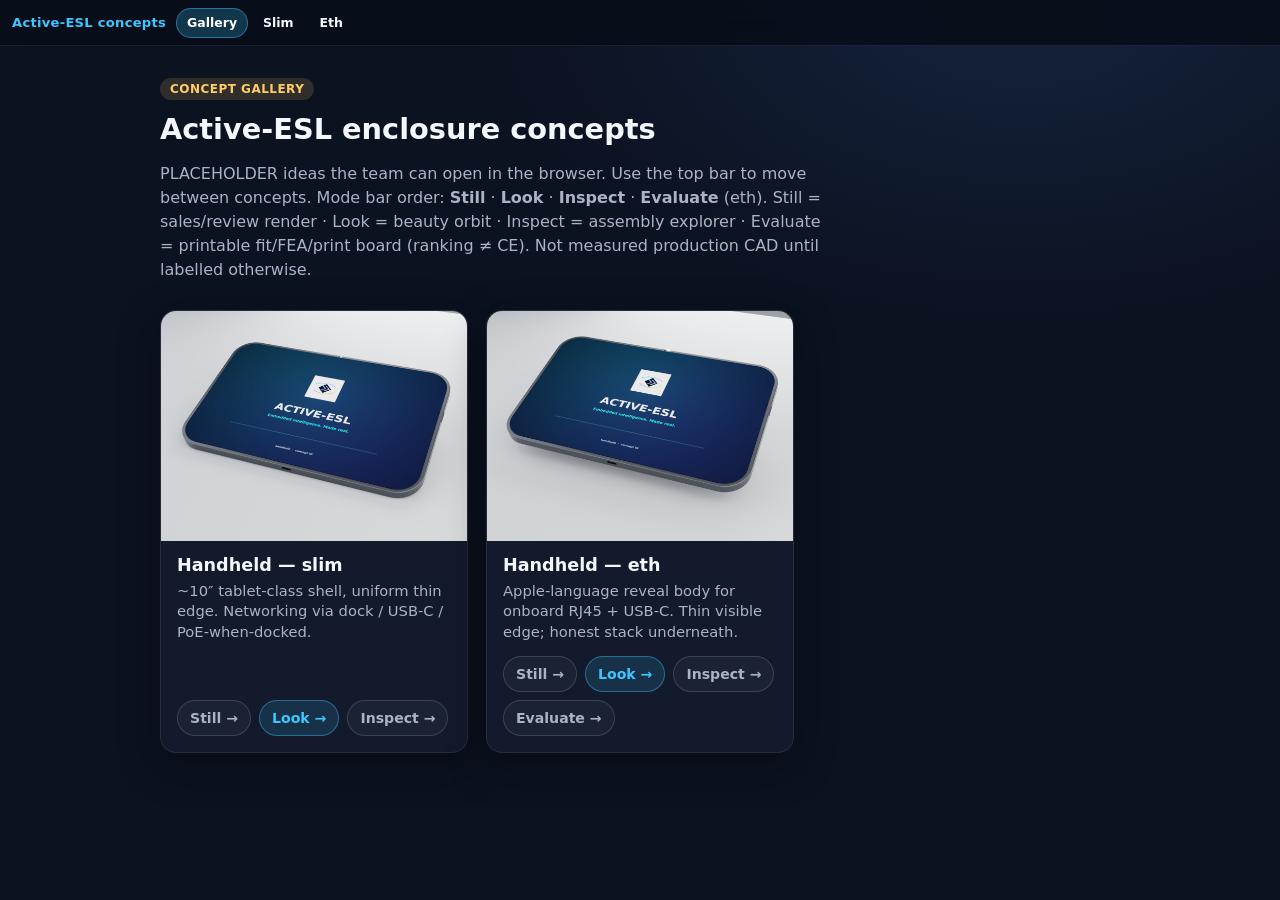
==== index.html @ 4c864e31 "Put Evaluate in the eth mode bar as Still·Look·Inspect·Evaluate. Nav-only Evaluate (no Look HUD butt" ====
<!DOCTYPE html>
<html lang="en" style="background-color:#0b1220;color-scheme:dark">
<head>
  <meta charset="utf-8" />
  <meta name="theme-color" content="#0b1220" />
  <meta name="viewport" content="width=device-width, initial-scale=1" />
  <title>Active-ESL — enclosure concepts</title>
  <style>html,body{background-color:#0b1220;color-scheme:dark}</style>
  <link rel="stylesheet" href="site-nav.css?v=d180230ef5" />
  <style>
    :root {
      --bg: #0b1220; --card: #121a2b; --text: #f4f7fb; --muted: #a9b4c7; --accent: #3ec6ff; --warn: #ffcc66;
    }
    * { box-sizing: border-box; }
    body {
      margin: 0; min-height: 100vh;
      font-family: "Segoe UI", system-ui, sans-serif;
      color: var(--text);
      background: radial-gradient(1000px 600px at 80% 0%, #15233d 0%, var(--bg) 55%);
      padding: calc(32px + var(--site-nav-h, 46px)) 20px 48px;
    }
    @media (max-width: 640px) {
      body { padding: calc(20px + var(--site-nav-h, 84px)) 14px 36px; }
      h1 { font-size: 1.45rem; }
    }
    .wrap { max-width: 960px; margin: 0 auto; }
    .badge {
      display: inline-block; padding: 4px 10px; border-radius: 999px;
      background: rgba(255,204,102,.15); color: var(--warn);
      font-size: .75rem; font-weight: 700; letter-spacing: .04em; text-transform: uppercase;
    }
    h1 { margin: 12px 0 8px; font-size: 1.8rem; }
    .lede { color: var(--muted); max-width: 42rem; line-height: 1.5; margin-bottom: 28px; }
    .grid { display: grid; gap: 18px; grid-template-columns: repeat(auto-fill, minmax(280px, 1fr)); }
    .card {
      display: flex; flex-direction: column; color: inherit;
      background: var(--card); border: 1px solid rgba(255,255,255,.08);
      border-radius: 16px; overflow: hidden;
      box-shadow: 0 12px 40px rgba(0,0,0,.35);
    }
    .card-still { display: block; color: inherit; }
    .card img { display: block; width: 100%; aspect-ratio: 4/3; object-fit: cover; background: #0a0f18; }
    .card-still:hover img { opacity: 0.92; }
    .card .body { padding: 14px 16px 16px; flex: 1; display: flex; flex-direction: column; }
    .card h2 { margin: 0 0 6px; font-size: 1.1rem; }
    .card p { margin: 0; color: var(--muted); font-size: .92rem; line-height: 1.4; flex: 1; }
    .ctas { display: flex; flex-wrap: wrap; gap: 8px; margin-top: 14px; }
    .ctas a {
      display: inline-flex; align-items: center; min-height: 36px; padding: 6px 12px;
      border-radius: 999px; font-size: .88rem; font-weight: 650; text-decoration: none;
      border: 1px solid rgba(62,198,255,.4); background: rgba(62,198,255,.14); color: var(--accent);
    }
    .ctas a.secondary {
      background: rgba(255,255,255,.04); border-color: rgba(255,255,255,.14); color: var(--muted);
    }
    .ctas a:hover { border-color: rgba(62,198,255,.7); }
  </style>
</head>
<body style="background-color:#0b1220;margin:0">
  <nav id="siteNav" class="site-nav" data-root="./" data-mode="gallery" aria-label="Concept site"></nav>
  <script src="site-nav.js?v=4371c21459" defer></script>
  <div class="wrap">
    <div class="badge">Concept gallery</div>
    <h1>Active-ESL enclosure concepts</h1>
    <p class="lede">
      PLACEHOLDER ideas the team can open in the browser.
      Use the top bar to move between concepts.
      Mode bar order: <strong>Still</strong> · <strong>Look</strong> ·
      <strong>Inspect</strong> · <strong>Evaluate</strong> (eth).
      Still = sales/review render · Look = beauty orbit · Inspect = assembly
      explorer · Evaluate = printable fit/FEA/print board (ranking ≠ CE).
      Not measured production CAD until labelled otherwise.
    </p>
    <div class="grid">
      <div class="card">
        <a class="card-still" href="still.html?c=slim" aria-label="Open slim beauty still">
          <img src="handheld/beauty_raytrace_baseline.png" alt="Handheld slim concept still" />
        </a>
        <div class="body">
          <h2>Handheld — slim</h2>
          <p>~10″ tablet-class shell, uniform thin edge. Networking via dock / USB‑C / PoE-when-docked.</p>
          <div class="ctas">
            <a class="secondary" href="still.html?c=slim">Still →</a>
            <a href="handheld/">Look →</a>
            <a class="secondary" href="handheld/assembly.html">Inspect →</a>
          </div>
        </div>
      </div>
      <div class="card">
        <a class="card-still" href="still.html?c=eth" aria-label="Open eth beauty still">
          <img src="handheld-eth/beauty_raytrace.png" alt="Handheld eth Apple-language concept still" />
        </a>
        <div class="body">
          <h2>Handheld — eth</h2>
          <p>Apple-language reveal body for onboard RJ45 + USB‑C. Thin visible edge; honest stack underneath.</p>
          <div class="ctas">
            <a class="secondary" href="still.html?c=eth">Still →</a>
            <a href="handheld-eth/">Look →</a>
            <a class="secondary" href="handheld-eth/assembly.html">Inspect →</a>
            <a class="secondary" href="handheld-eth/fea/">Evaluate →</a>
          </div>
        </div>
      </div>
    </div>
  </div>
<script src="pages-update.js?v=e0b693ae57" defer></script>
</body>
</html>
---- site-nav.css ----
/* Shared sticky chrome for the concept demonstration site. */
.site-nav {
  --nav-h: 46px;
  position: fixed;
  z-index: 20;
  top: 0;
  left: 0;
  right: 0;
  min-height: var(--nav-h);
  display: flex;
  align-items: center;
  flex-wrap: wrap;
  gap: 8px 10px;
  padding: 6px 12px;
  padding-left: max(12px, env(safe-area-inset-left, 0px));
  padding-right: max(12px, env(safe-area-inset-right, 0px));
  background: rgba(8, 14, 26, 0.94);
  border-bottom: 1px solid rgba(255, 255, 255, 0.08);
  backdrop-filter: blur(12px);
  -webkit-backdrop-filter: blur(12px);
  font-family: "Segoe UI", system-ui, sans-serif;
  color: #f4f7fb;
  box-sizing: border-box;
}
.site-nav *, .site-nav *::before, .site-nav *::after { box-sizing: border-box; }
.site-nav a {
  color: inherit;
  text-decoration: none;
  -webkit-tap-highlight-color: transparent;
}
.site-nav__brand {
  flex: 0 0 auto;
  font-size: 0.82rem;
  font-weight: 700;
  letter-spacing: 0.02em;
  color: #f4f7fb;
  white-space: nowrap;
}
.site-nav__brand span { color: #3ec6ff; font-weight: 650; }
.site-nav__brand .site-nav__brand-short { display: none; }
.site-nav__row {
  display: flex;
  align-items: center;
  gap: 10px;
  flex: 1 1 auto;
  min-width: 0;
}
.site-nav__concepts,
.site-nav__modes {
  display: flex;
  align-items: center;
  gap: 4px;
  min-width: 0;
}
.site-nav__concepts {
  flex: 1 1 auto;
  overflow-x: auto;
  scrollbar-width: none;
  -webkit-overflow-scrolling: touch;
}
.site-nav__concepts::-webkit-scrollbar { display: none; }
.site-nav__modes { flex: 0 0 auto; }
.site-nav__pill {
  display: inline-flex;
  align-items: center;
  justify-content: center;
  min-height: 30px;
  padding: 4px 10px;
  border-radius: 999px;
  font-size: 0.78rem;
  font-weight: 650;
  color: #a9b4c7;
  border: 1px solid transparent;
  white-space: nowrap;
}
.site-nav__pill:hover {
  color: #3ec6ff;
  border-color: rgba(62, 198, 255, 0.28);
  background: rgba(62, 198, 255, 0.08);
}
.site-nav__pill.is-current {
  color: #fff;
  background: rgba(62, 198, 255, 0.22);
  border-color: rgba(62, 198, 255, 0.45);
  pointer-events: none;
}
.site-nav__modes .site-nav__pill.is-current {
  background: rgba(62, 198, 255, 0.32);
}
.site-nav__modes[hidden] { display: none !important; }

/* Narrow phones: two-row chrome so Look|Inspect never get clipped. */
@media (max-width: 640px) {
  .site-nav {
    --nav-h: 84px;
    align-items: stretch;
    gap: 6px;
    padding: 8px;
    padding-left: max(8px, env(safe-area-inset-left, 0px));
    padding-right: max(8px, env(safe-area-inset-right, 0px));
  }
  .site-nav__brand { font-size: 0.72rem; }
  .site-nav__brand .site-nav__brand-full { display: none; }
  .site-nav__brand .site-nav__brand-short { display: inline; }
  .site-nav__row {
    display: flex;
    align-items: center;
    gap: 6px;
    width: 100%;
    min-width: 0;
  }
  .site-nav__modes {
    margin-left: 0;
    width: 100%;
    display: grid;
    /* 3 (slim) or 4 (eth Look|Inspect|Eval|Still) equal pills */
    grid-template-columns: repeat(auto-fit, minmax(0, 1fr));
    gap: 6px;
  }
  .site-nav__modes .site-nav__pill {
    width: 100%;
    min-height: 34px;
    font-size: 0.8rem;
  }
  .site-nav__pill { min-height: 28px; padding: 3px 9px; font-size: 0.72rem; }
}

body.has-site-nav {
  --site-nav-h: 46px;
}
@media (max-width: 640px) {
  body.has-site-nav { --site-nav-h: 84px; }
}
body.has-site-nav .hud {
  top: calc(12px + var(--site-nav-h) + env(safe-area-inset-top, 0px));
}
body.has-site-nav #btnPanel {
  top: calc(12px + var(--site-nav-h) + env(safe-area-inset-top, 0px));
}
@media (max-width: 720px) {
  body.has-site-nav .hud { top: auto; }
  body.has-site-nav #btnPanel { top: auto; }
}

/* First-load pulse so mobile users find Controls when the panel starts closed. */
@keyframes site-nav-pulse {
  0%, 100% { box-shadow: 0 8px 28px rgba(0,0,0,.4); }
  50% { box-shadow: 0 0 0 4px rgba(62,198,255,.35), 0 8px 28px rgba(0,0,0,.4); }
}
body.panel-closed #btnPanel.pulse-once {
  animation: site-nav-pulse 1.1s ease-in-out 2;
}
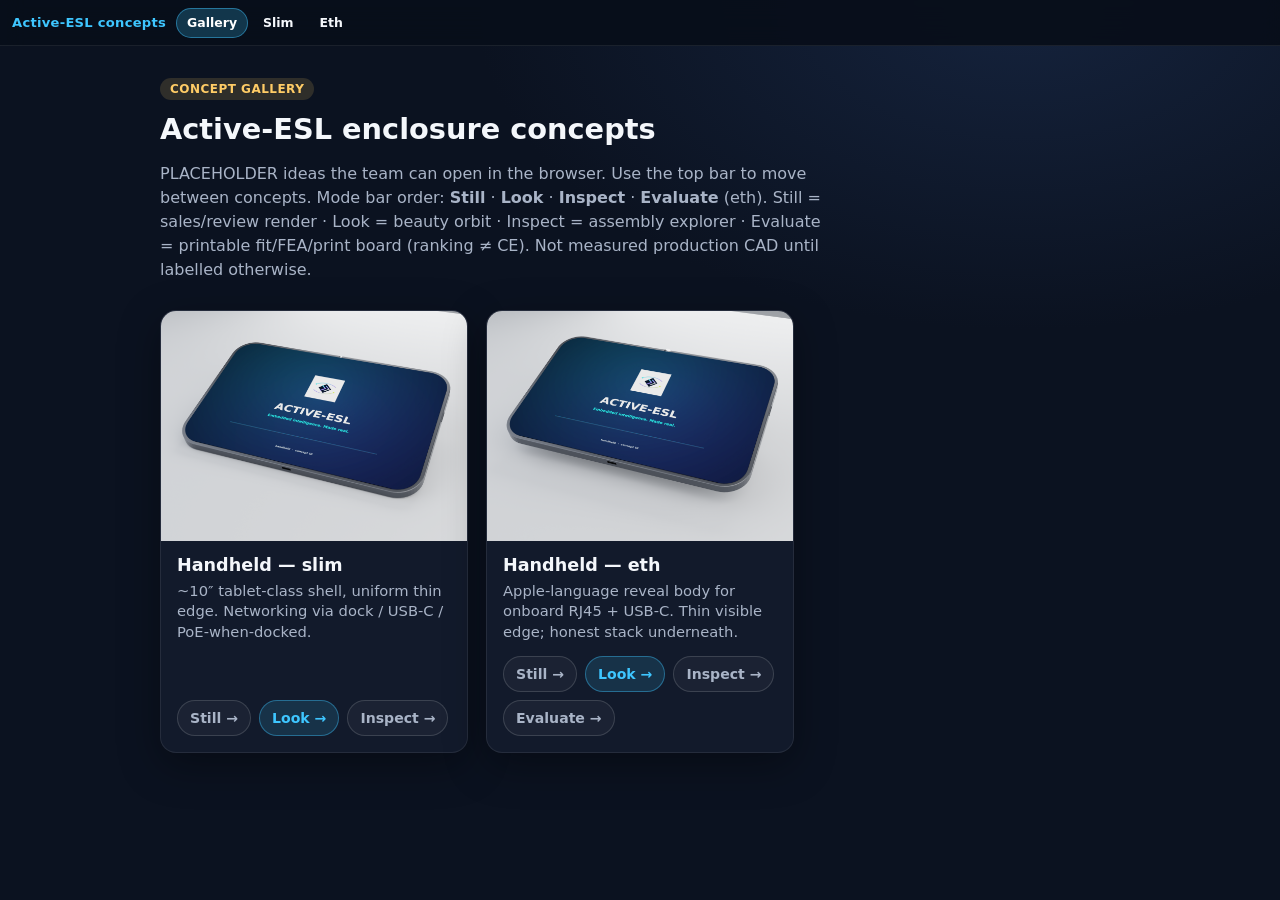
==== commit 4b093d4f: "CDN-bust navigations to the eth Evaluate board. fea/ shares build.json soft-reload with Look/Inspect" ====
--- a/index.html
+++ b/index.html
@@ -103,6 +103,6 @@
       </div>
     </div>
   </div>
-<script src="pages-update.js?v=e0b693ae57" defer></script>
+<script src="pages-update.js?v=8ff9ecbdf6" defer></script>
 </body>
 </html>
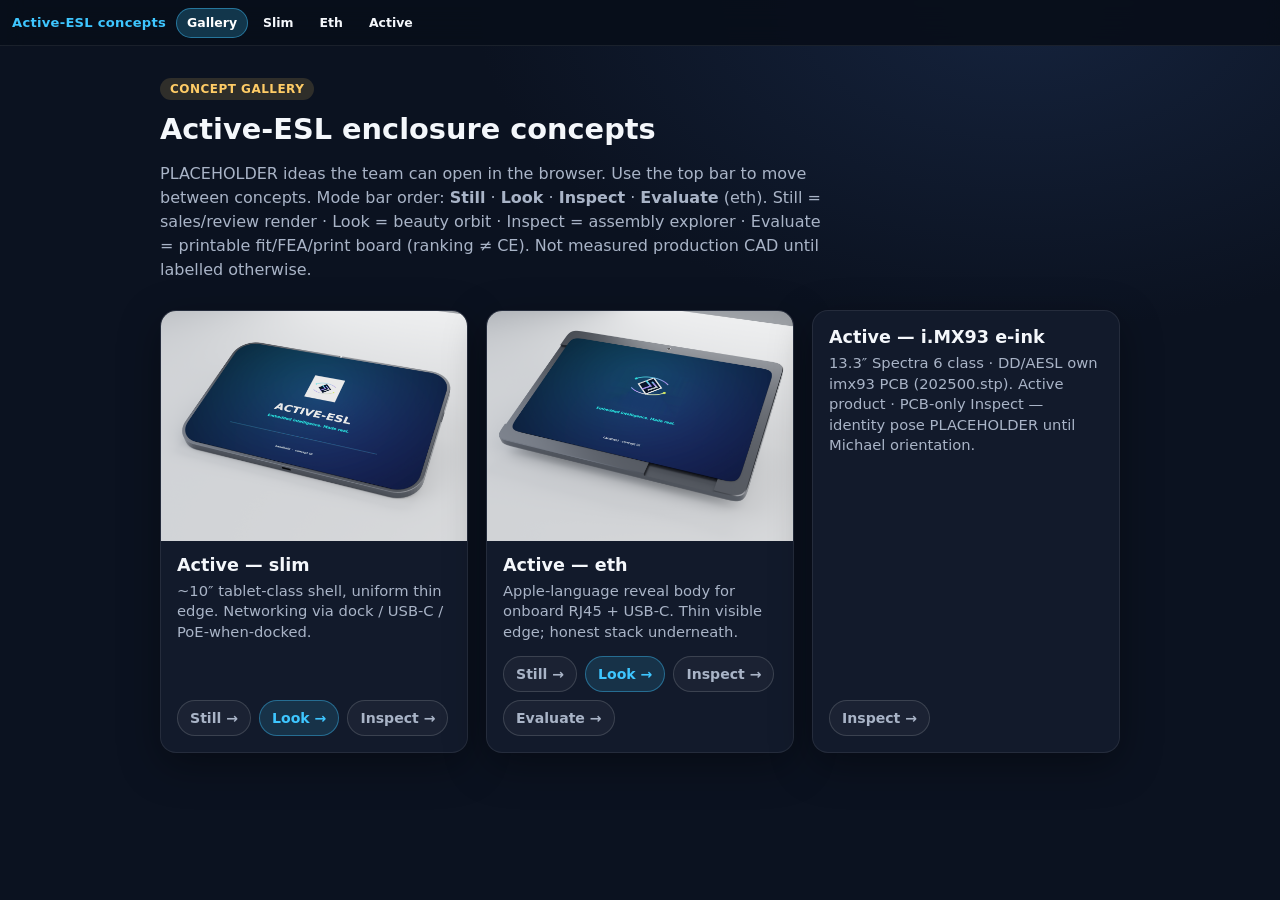
==== commit 55b1b11f: "Publish eink-imx93 PCB-only Inspect with placeholder parts. Live Inspect for imx93 greenfield intake" ====
--- a/index.html
+++ b/index.html
@@ -1,6 +1,7 @@
 <!DOCTYPE html>
 <html lang="en" style="background-color:#0b1220;color-scheme:dark">
 <head>
+  <meta name="aesl-build" content="20260805T163526Z-d66f3d32d2" />
   <meta charset="utf-8" />
   <meta name="theme-color" content="#0b1220" />
   <meta name="viewport" content="width=device-width, initial-scale=1" />
@@ -58,7 +59,7 @@
 </head>
 <body style="background-color:#0b1220;margin:0">
   <nav id="siteNav" class="site-nav" data-root="./" data-mode="gallery" aria-label="Concept site"></nav>
-  <script src="site-nav.js?v=4371c21459" defer></script>
+  <script src="site-nav.js?v=59f7428247" defer></script>
   <div class="wrap">
     <div class="badge">Concept gallery</div>
     <h1>Active-ESL enclosure concepts</h1>
@@ -74,10 +75,10 @@
     <div class="grid">
       <div class="card">
         <a class="card-still" href="still.html?c=slim" aria-label="Open slim beauty still">
-          <img src="handheld/beauty_raytrace_baseline.png" alt="Handheld slim concept still" />
+          <img src="handheld/beauty_raytrace_baseline.png" alt="Active slim concept still" />
         </a>
         <div class="body">
-          <h2>Handheld — slim</h2>
+          <h2>Active — slim</h2>
           <p>~10″ tablet-class shell, uniform thin edge. Networking via dock / USB‑C / PoE-when-docked.</p>
           <div class="ctas">
             <a class="secondary" href="still.html?c=slim">Still →</a>
@@ -88,10 +89,10 @@
       </div>
       <div class="card">
         <a class="card-still" href="still.html?c=eth" aria-label="Open eth beauty still">
-          <img src="handheld-eth/beauty_raytrace.png" alt="Handheld eth Apple-language concept still" />
+          <img src="handheld-eth/beauty_raytrace.png" alt="Active eth concept still" />
         </a>
         <div class="body">
-          <h2>Handheld — eth</h2>
+          <h2>Active — eth</h2>
           <p>Apple-language reveal body for onboard RJ45 + USB‑C. Thin visible edge; honest stack underneath.</p>
           <div class="ctas">
             <a class="secondary" href="still.html?c=eth">Still →</a>
@@ -101,6 +102,15 @@
           </div>
         </div>
       </div>
+      <div class="card">
+        <div class="body" style="padding-top:16px">
+          <h2>Active — i.MX93 e-ink</h2>
+          <p>13.3″ Spectra 6 class · DD/AESL own imx93 PCB (202500.stp). Active product · PCB-only Inspect — identity pose PLACEHOLDER until Michael orientation.</p>
+          <div class="ctas">
+            <a class="secondary" href="eink-imx93/assembly.html">Inspect →</a>
+          </div>
+        </div>
+      </div>
     </div>
   </div>
 <script src="pages-update.js?v=8ff9ecbdf6" defer></script>
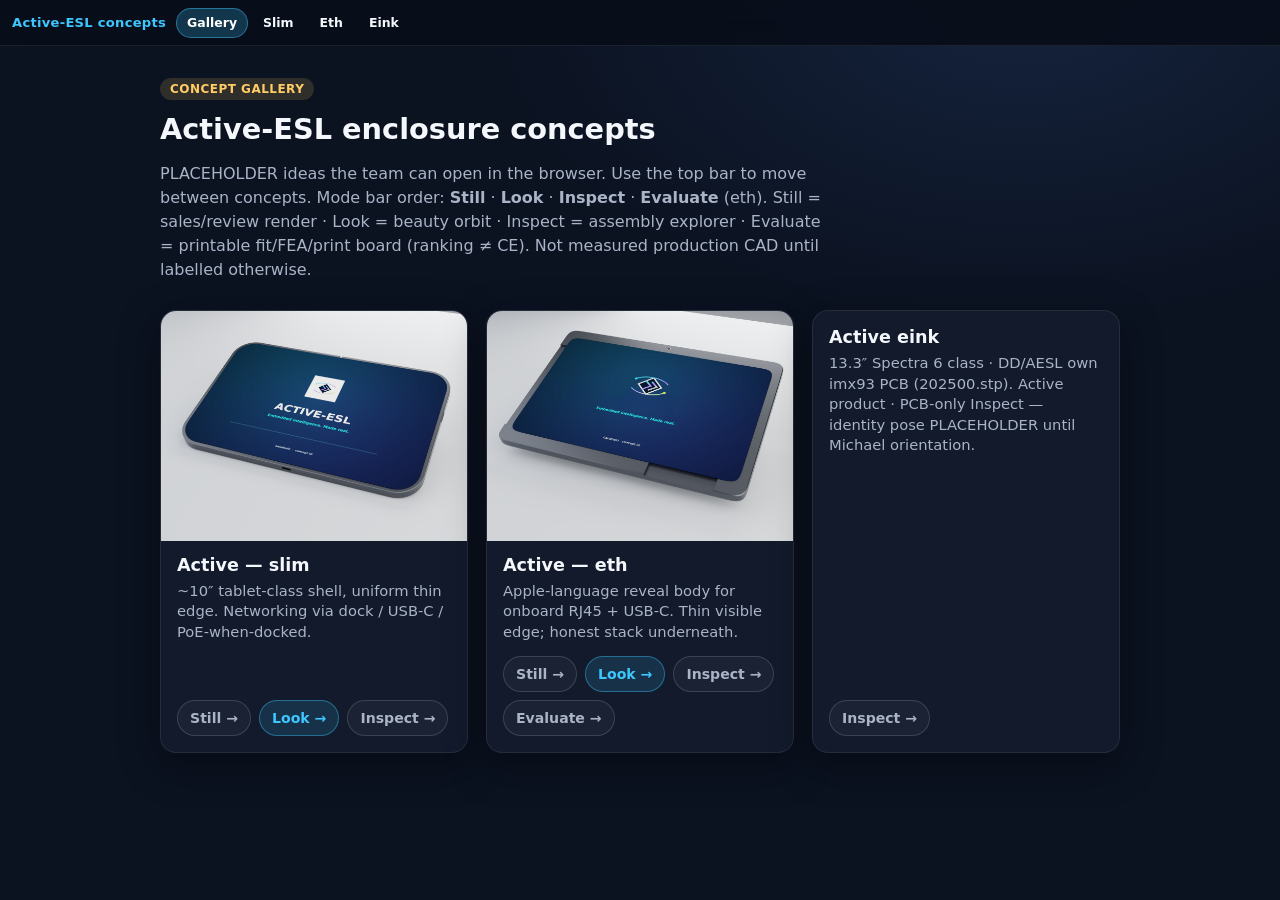
==== commit 7f7df70a: "Rename eink concept to Active eink for gallery/nav consistency. Match Active slim / Active eth namin" ====
--- a/index.html
+++ b/index.html
@@ -59,7 +59,7 @@
 </head>
 <body style="background-color:#0b1220;margin:0">
   <nav id="siteNav" class="site-nav" data-root="./" data-mode="gallery" aria-label="Concept site"></nav>
-  <script src="site-nav.js?v=59f7428247" defer></script>
+  <script src="site-nav.js?v=8eed16de24" defer></script>
   <div class="wrap">
     <div class="badge">Concept gallery</div>
     <h1>Active-ESL enclosure concepts</h1>
@@ -104,7 +104,7 @@
       </div>
       <div class="card">
         <div class="body" style="padding-top:16px">
-          <h2>Active — i.MX93 e-ink</h2>
+          <h2>Active eink</h2>
           <p>13.3″ Spectra 6 class · DD/AESL own imx93 PCB (202500.stp). Active product · PCB-only Inspect — identity pose PLACEHOLDER until Michael orientation.</p>
           <div class="ctas">
             <a class="secondary" href="eink-imx93/assembly.html">Inspect →</a>
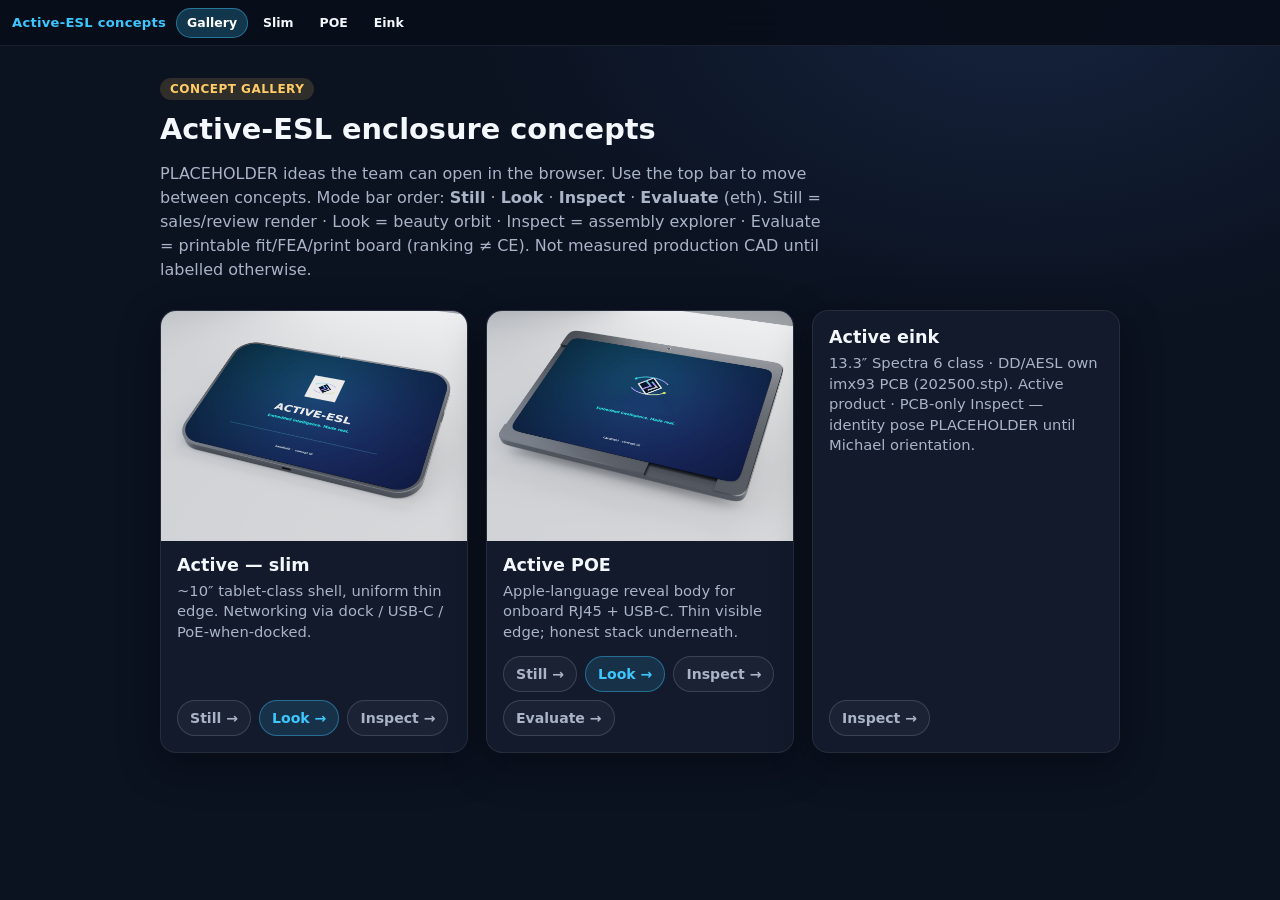
==== commit 604dc502: "Rename eth concept to Active POE for gallery and nav consistency. Nav pill POE; titles Active POE — " ====
--- a/index.html
+++ b/index.html
@@ -89,10 +89,10 @@
       </div>
       <div class="card">
         <a class="card-still" href="still.html?c=eth" aria-label="Open eth beauty still">
-          <img src="handheld-eth/beauty_raytrace.png" alt="Active eth concept still" />
+          <img src="handheld-eth/beauty_raytrace.png" alt="Active POE concept still" />
         </a>
         <div class="body">
-          <h2>Active — eth</h2>
+          <h2>Active POE</h2>
           <p>Apple-language reveal body for onboard RJ45 + USB‑C. Thin visible edge; honest stack underneath.</p>
           <div class="ctas">
             <a class="secondary" href="still.html?c=eth">Still →</a>
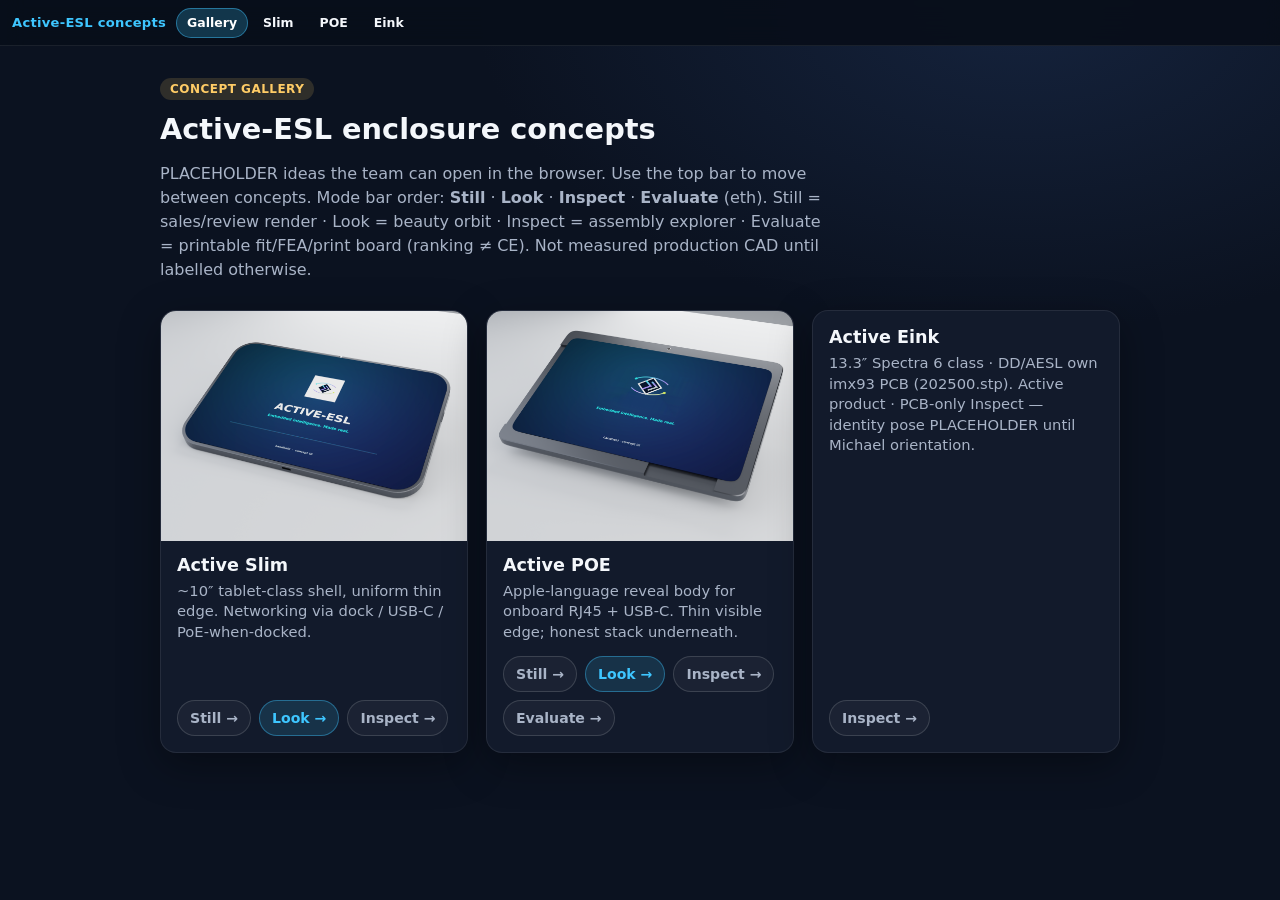
==== commit 9cd8a977: "Active Slim Inspect: PCB ghost without RJ45 fitted Slim SKU assumes the magjack is DNP — stop showin" ====
--- a/index.html
+++ b/index.html
@@ -59,7 +59,7 @@
 </head>
 <body style="background-color:#0b1220;margin:0">
   <nav id="siteNav" class="site-nav" data-root="./" data-mode="gallery" aria-label="Concept site"></nav>
-  <script src="site-nav.js?v=8eed16de24" defer></script>
+  <script src="site-nav.js?v=f745b073ef" defer></script>
   <div class="wrap">
     <div class="badge">Concept gallery</div>
     <h1>Active-ESL enclosure concepts</h1>
@@ -75,10 +75,10 @@
     <div class="grid">
       <div class="card">
         <a class="card-still" href="still.html?c=slim" aria-label="Open slim beauty still">
-          <img src="handheld/beauty_raytrace_baseline.png" alt="Active slim concept still" />
+          <img src="handheld/beauty_raytrace_baseline.png" alt="Active Slim concept still" />
         </a>
         <div class="body">
-          <h2>Active — slim</h2>
+          <h2>Active Slim</h2>
           <p>~10″ tablet-class shell, uniform thin edge. Networking via dock / USB‑C / PoE-when-docked.</p>
           <div class="ctas">
             <a class="secondary" href="still.html?c=slim">Still →</a>
@@ -104,7 +104,7 @@
       </div>
       <div class="card">
         <div class="body" style="padding-top:16px">
-          <h2>Active eink</h2>
+          <h2>Active Eink</h2>
           <p>13.3″ Spectra 6 class · DD/AESL own imx93 PCB (202500.stp). Active product · PCB-only Inspect — identity pose PLACEHOLDER until Michael orientation.</p>
           <div class="ctas">
             <a class="secondary" href="eink-imx93/assembly.html">Inspect →</a>
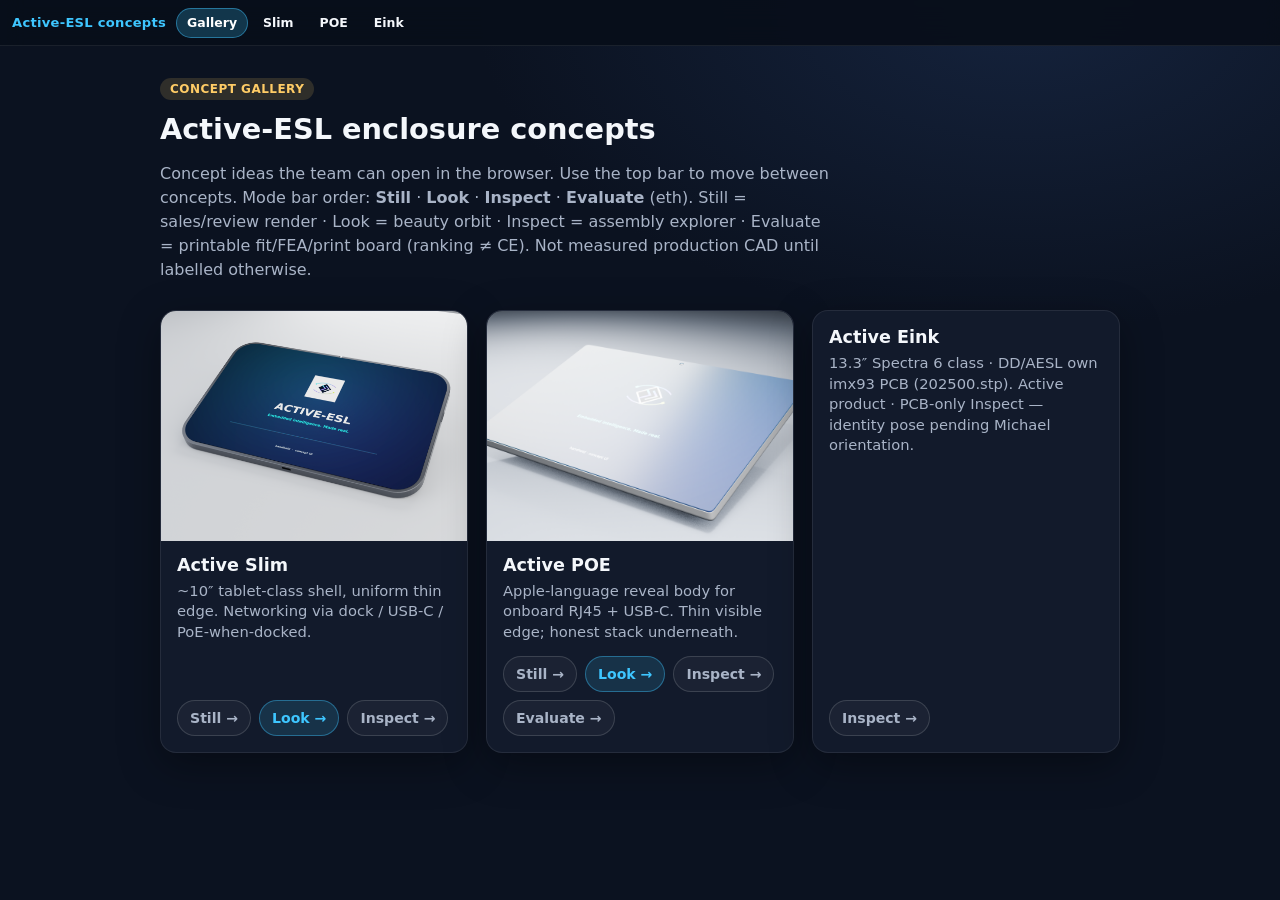
==== commit 47ac534e: "Remove PLACEHOLDER from public concept gallery UX. Use clean product titles (Active POE, Active Slim" ====
--- a/index.html
+++ b/index.html
@@ -64,7 +64,7 @@
     <div class="badge">Concept gallery</div>
     <h1>Active-ESL enclosure concepts</h1>
     <p class="lede">
-      PLACEHOLDER ideas the team can open in the browser.
+      Concept ideas the team can open in the browser.
       Use the top bar to move between concepts.
       Mode bar order: <strong>Still</strong> · <strong>Look</strong> ·
       <strong>Inspect</strong> · <strong>Evaluate</strong> (eth).
@@ -105,7 +105,7 @@
       <div class="card">
         <div class="body" style="padding-top:16px">
           <h2>Active Eink</h2>
-          <p>13.3″ Spectra 6 class · DD/AESL own imx93 PCB (202500.stp). Active product · PCB-only Inspect — identity pose PLACEHOLDER until Michael orientation.</p>
+          <p>13.3″ Spectra 6 class · DD/AESL own imx93 PCB (202500.stp). Active product · PCB-only Inspect — identity pose pending Michael orientation.</p>
           <div class="ctas">
             <a class="secondary" href="eink-imx93/assembly.html">Inspect →</a>
           </div>
